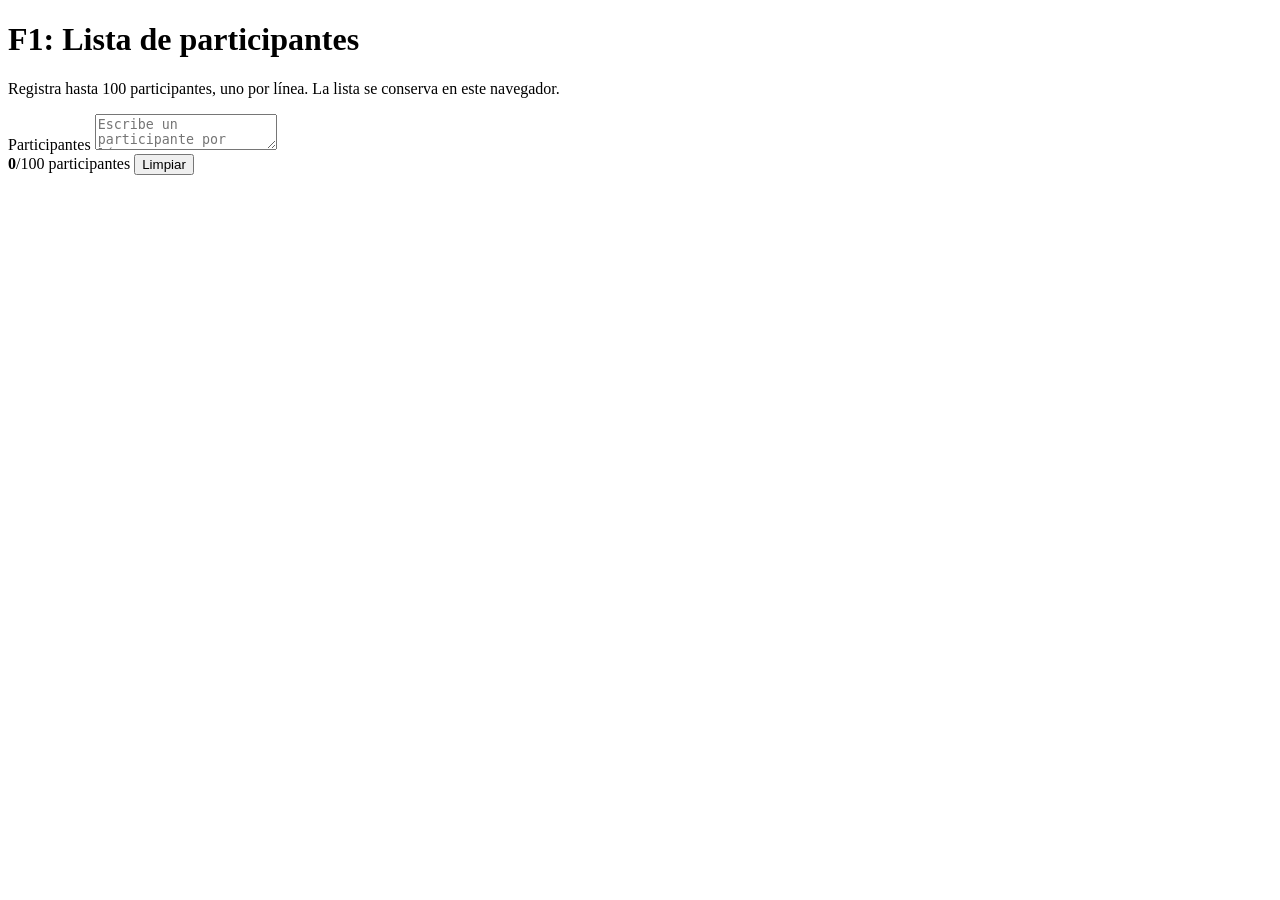
==== page02.html @ a27d2386 "feat: F1 lista de participantes" ====
<!doctype html>
<html lang="es">
<head>
  <meta charset="UTF-8">
  <meta name="viewport" content="width=device-width, initial-scale=1.0">
  <title>F1 - Participantes</title>
  <link rel="stylesheet" href="style.css">
</head>
<body>
  <main class="page">
    <h1>F1: Lista de participantes</h1>
    <p>Registra hasta 100 participantes, uno por línea. La lista se conserva en este navegador.</p>
    <label for="participantsInput">Participantes</label>
    <textarea id="participantsInput" maxlength="5100" placeholder="Escribe un participante por línea"></textarea>
    <div class="toolbar">
      <span><strong id="participantsCount">0</strong>/100 participantes</span>
      <button id="clearBtn" type="button">Limpiar</button>
    </div>
    <p id="participantsError" class="error" aria-live="polite"></p>
  </main>
  <script src="main.js"></script>
</body>
</html>
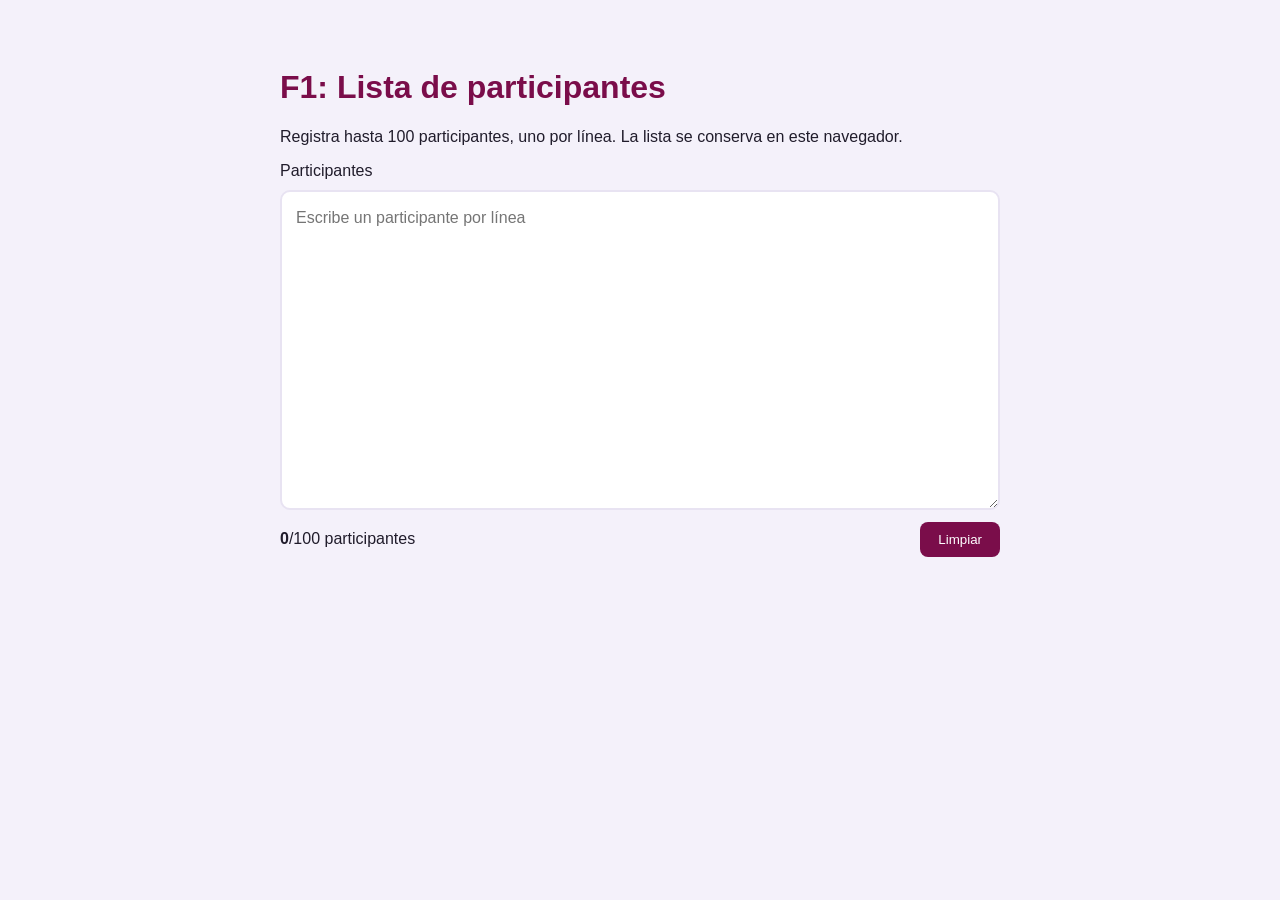
==== commit 8506ee88: "fix: cambiar nombre de ficheros para no generar confictos" ====
--- a/page02.html
+++ b/page02.html
@@ -4,7 +4,7 @@
   <meta charset="UTF-8">
   <meta name="viewport" content="width=device-width, initial-scale=1.0">
   <title>F1 - Participantes</title>
-  <link rel="stylesheet" href="style.css">
+  <link rel="stylesheet" href="style02.css">
 </head>
 <body>
   <main class="page">
@@ -18,6 +18,6 @@
     </div>
     <p id="participantsError" class="error" aria-live="polite"></p>
   </main>
-  <script src="main.js"></script>
+  <script src="main02.js"></script>
 </body>
 </html>
--- a/style02.css
+++ b/style02.css
@@ -0,0 +1,55 @@
+* {
+  box-sizing: border-box;
+}
+body {
+  margin: 0;
+  min-height: 100vh;
+  background: #f4f1fa;
+  color: #201c2b;
+  font:
+    16px Arial,
+    sans-serif;
+}
+.page {
+  width: min(720px, calc(100% - 32px));
+  margin: 0 auto;
+  padding: 48px 0;
+}
+h1 {
+  color: #7a0d4a;
+}
+textarea {
+  display: block;
+  width: 100%;
+  min-height: 320px;
+  margin-top: 10px;
+  padding: 14px;
+  border: 2px solid #e8e3f2;
+  border-radius: 10px;
+  font: inherit;
+  line-height: 1.5;
+  resize: vertical;
+}
+textarea:focus {
+  outline: 3px solid #fbe4f0;
+  border-color: #d6157e;
+}
+.toolbar {
+  display: flex;
+  justify-content: space-between;
+  align-items: center;
+  margin-top: 12px;
+}
+button {
+  padding: 10px 18px;
+  border: 0;
+  border-radius: 8px;
+  background: #7a0d4a;
+  color: white;
+  cursor: pointer;
+}
+.error {
+  min-height: 22px;
+  color: #c62855;
+  font-weight: bold;
+}
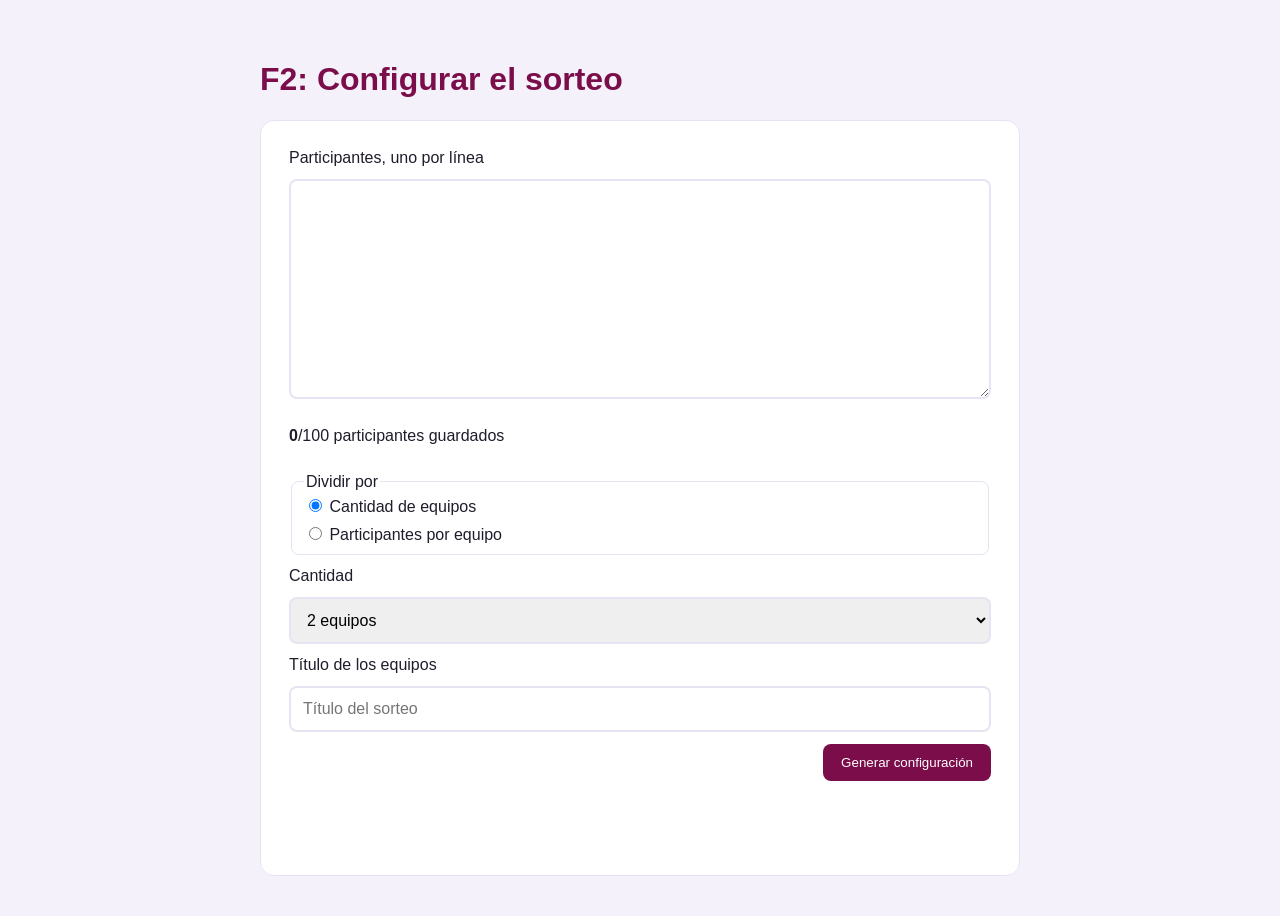
==== commit abd82836: "feat: F2 predefinir el sorteo" ====
--- a/page02.html
+++ b/page02.html
@@ -3,20 +3,28 @@
 <head>
   <meta charset="UTF-8">
   <meta name="viewport" content="width=device-width, initial-scale=1.0">
-  <title>F1 - Participantes</title>
+  <title>F2 - Configuración</title>
   <link rel="stylesheet" href="style02.css">
 </head>
 <body>
   <main class="page">
-    <h1>F1: Lista de participantes</h1>
-    <p>Registra hasta 100 participantes, uno por línea. La lista se conserva en este navegador.</p>
-    <label for="participantsInput">Participantes</label>
-    <textarea id="participantsInput" maxlength="5100" placeholder="Escribe un participante por línea"></textarea>
-    <div class="toolbar">
-      <span><strong id="participantsCount">0</strong>/100 participantes</span>
-      <button id="clearBtn" type="button">Limpiar</button>
-    </div>
-    <p id="participantsError" class="error" aria-live="polite"></p>
+    <h1>F2: Configurar el sorteo</h1>
+    <section class="panel">
+      <label for="participantsInput">Participantes, uno por línea</label>
+      <textarea id="participantsInput" maxlength="5100"></textarea>
+      <p><strong id="participantsCount">0</strong>/100 participantes guardados</p>
+      <fieldset>
+        <legend>Dividir por</legend>
+        <label><input type="radio" name="mode" id="modeEquipos" checked> Cantidad de equipos</label>
+        <label><input type="radio" name="mode" id="modeParticipantes"> Participantes por equipo</label>
+      </fieldset>
+      <label for="divideSelect">Cantidad</label>
+      <select id="divideSelect"></select>
+      <label for="titleInput">Título de los equipos</label>
+      <input id="titleInput" maxlength="60" placeholder="Título del sorteo">
+      <button id="generateBtn" type="button">Generar configuración</button>
+      <p id="message" class="message" aria-live="polite"></p>
+    </section>
   </main>
   <script src="main02.js"></script>
 </body>
--- a/style02.css
+++ b/style02.css
@@ -11,45 +11,51 @@
     sans-serif;
 }
 .page {
-  width: min(720px, calc(100% - 32px));
+  width: min(760px, calc(100% - 32px));
   margin: 0 auto;
-  padding: 48px 0;
+  padding: 40px 0;
 }
 h1 {
   color: #7a0d4a;
 }
+.panel {
+  display: grid;
+  gap: 12px;
+  padding: 28px;
+  background: white;
+  border: 1px solid #e8e3f2;
+  border-radius: 14px;
+}
+textarea,
+select,
+input:not([type="radio"]) {
+  width: 100%;
+  padding: 12px;
+  border: 2px solid #e8e3f2;
+  border-radius: 8px;
+  font: inherit;
+}
 textarea {
-  display: block;
-  width: 100%;
-  min-height: 320px;
-  margin-top: 10px;
-  padding: 14px;
-  border: 2px solid #e8e3f2;
-  border-radius: 10px;
-  font: inherit;
-  line-height: 1.5;
+  min-height: 220px;
   resize: vertical;
 }
-textarea:focus {
-  outline: 3px solid #fbe4f0;
-  border-color: #d6157e;
-}
-.toolbar {
-  display: flex;
-  justify-content: space-between;
-  align-items: center;
-  margin-top: 12px;
+fieldset {
+  display: grid;
+  gap: 8px;
+  border: 1px solid #e8e3f2;
+  border-radius: 8px;
 }
 button {
-  padding: 10px 18px;
+  justify-self: end;
+  padding: 11px 18px;
   border: 0;
   border-radius: 8px;
   background: #7a0d4a;
   color: white;
   cursor: pointer;
 }
-.error {
+.message {
   min-height: 22px;
-  color: #c62855;
+  color: #1f9d68;
   font-weight: bold;
 }
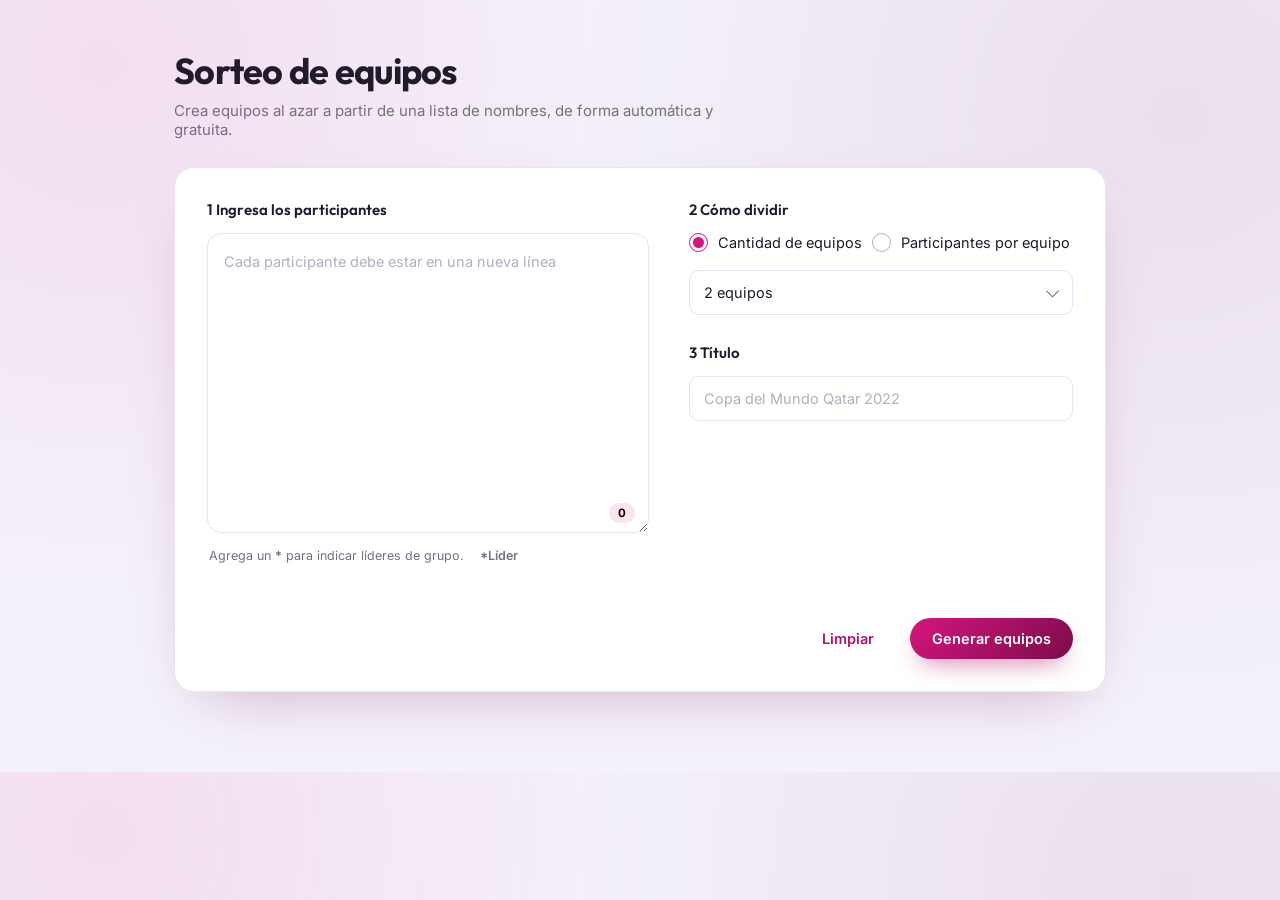
==== commit ad8b8460: "semana4:pagemane" ====
--- a/page02.html
+++ b/page02.html
@@ -1,31 +1,147 @@
 <!doctype html>
 <html lang="es">
-<head>
-  <meta charset="UTF-8">
-  <meta name="viewport" content="width=device-width, initial-scale=1.0">
-  <title>F2 - Configuración</title>
-  <link rel="stylesheet" href="style02.css">
-</head>
-<body>
-  <main class="page">
-    <h1>F2: Configurar el sorteo</h1>
-    <section class="panel">
-      <label for="participantsInput">Participantes, uno por línea</label>
-      <textarea id="participantsInput" maxlength="5100"></textarea>
-      <p><strong id="participantsCount">0</strong>/100 participantes guardados</p>
-      <fieldset>
-        <legend>Dividir por</legend>
-        <label><input type="radio" name="mode" id="modeEquipos" checked> Cantidad de equipos</label>
-        <label><input type="radio" name="mode" id="modeParticipantes"> Participantes por equipo</label>
-      </fieldset>
-      <label for="divideSelect">Cantidad</label>
-      <select id="divideSelect"></select>
-      <label for="titleInput">Título de los equipos</label>
-      <input id="titleInput" maxlength="60" placeholder="Título del sorteo">
-      <button id="generateBtn" type="button">Generar configuración</button>
-      <p id="message" class="message" aria-live="polite"></p>
-    </section>
-  </main>
-  <script src="main02.js"></script>
-</body>
+  <head>
+    <meta charset="UTF-8" />
+    <meta name="viewport" content="width=device-width, initial-scale=1.0" />
+    <title>Sorteo de Equipos</title>
+    <link rel="preconnect" href="https://fonts.googleapis.com" />
+    <link rel="preconnect" href="https://fonts.gstatic.com" crossorigin />
+    <link
+      href="https://fonts.googleapis.com/css2?family=Outfit:wght@500;600;700;800&family=Inter:wght@400;500;600&display=swap"
+      rel="stylesheet"
+    />
+    <link rel="stylesheet" href="style02.css" />
+  </head>
+
+  <body>
+    <div class="page">
+      <section id="configScreen" class="screen">
+        <header class="page-header">
+          <h1>Sorteo de equipos</h1>
+          <p class="page-subtitle">
+            Crea equipos al azar a partir de una lista de nombres, de forma
+            automática y gratuita.
+          </p>
+        </header>
+
+        <div class="card">
+          <div class="card-grid">
+            <div class="col">
+              <h2 class="col-title">
+                1 Ingresa los participantes
+              </h2>
+              <div class="textarea-wrap">
+                <textarea
+                  id="participantsInput"
+                  maxlength="5100"
+                  placeholder="Cada participante debe estar en una nueva línea"
+                ></textarea>
+                <span id="participantsCount" class="counter">0</span>
+              </div>
+              <p class="hint">
+                Agrega un <strong>*</strong> para indicar líderes de grupo.
+                <span class="hint-leader">*Líder</span>
+              </p>
+              <p class="error" id="participantsError"></p>
+            </div>
+
+            <div class="col">
+              <h2 class="col-title">
+                2 Cómo dividir
+              </h2>
+              <div class="radio-group">
+                <label class="radio">
+                  <input
+                    type="radio"
+                    name="divideMode"
+                    value="equipos"
+                    id="modeEquipos"
+                    checked
+                  />
+                  <span class="radio-dot"></span>
+                  Cantidad de equipos
+                </label>
+                <label class="radio">
+                  <input
+                    type="radio"
+                    name="divideMode"
+                    value="participantes"
+                    id="modeParticipantes"
+                  />
+                  <span class="radio-dot"></span>
+                  Participantes por equipo
+                </label>
+              </div>
+
+              <div class="select-wrap">
+                <select id="divideSelect"></select>
+              </div>
+
+              <h2 class="col-title col-title-spaced">
+                3 Título
+              </h2>
+              <input
+                type="text"
+                id="titleInput"
+                class="text-input"
+                placeholder="Copa del Mundo Qatar 2022"
+                maxlength="60"
+              />
+            </div>
+          </div>
+
+          <div class="card-footer">
+            <button id="clearBtn" class="btn btn-ghost">Limpiar</button>
+            <button id="generateBtn" class="btn btn-primary">
+              Generar equipos
+            </button>
+          </div>
+        </div>
+      </section>
+
+      <section id="resultsScreen" class="screen hidden">
+        <header class="page-header">
+          <h1 id="resultsTitle">Resultado del sorteo</h1>
+          <button id="backBtn" class="btn btn-text">← Nuevo sorteo</button>
+        </header>
+
+        <div id="teamsContainer" class="teams-grid"></div>
+
+        <div class="results-footer">
+          <button id="downloadBtn" class="btn btn-outline">
+            <svg viewBox="0 0 24 24" width="18" height="18">
+              <path
+                fill="currentColor"
+                d="M12 16l-5-5h3V4h4v7h3l-5 5zm-7 2h14v2H5v-2z"
+              />
+            </svg>
+            Descargar JPG
+          </button>
+          <button id="copyImageBtn" class="btn btn-outline">
+            <svg viewBox="0 0 24 24" width="18" height="18">
+              <path
+                fill="currentColor"
+                d="M16 1H4a2 2 0 0 0-2 2v14h2V3h12V1zm3 4H8a2 2 0 0 0-2 2v14a2 2 0 0 0 2 2h11a2 2 0 0 0 2-2V7a2 2 0 0 0-2-2zm0 16H8V7h11v14z"
+              />
+            </svg>
+            Copiar al portapapeles
+          </button>
+          <button id="copyColumnsBtn" class="btn btn-primary">
+            <svg viewBox="0 0 24 24" width="18" height="18">
+              <path
+                fill="currentColor"
+                d="M3 3h8v8H3V3zm10 0h8v8h-8V3zM3 13h8v8H3v-8zm10 0h8v8h-8v-8z"
+              />
+            </svg>
+            Copiar equipos en columnas
+          </button>
+        </div>
+        <p class="copy-feedback" id="copyFeedback"></p>
+      </section>
+    </div>
+
+    <canvas id="renderCanvas" class="hidden-canvas"></canvas>
+
+    <script src="main02.js"></script>
+  </body>
 </html>
--- a/style02.css
+++ b/style02.css
@@ -1,61 +1,387 @@
-* {
-  box-sizing: border-box;
-}
-body {
+:root{
+  --magenta-900: #7a0d4a;
+  --magenta-700: #b3126b;
+  --magenta-600: #d6157e;
+  --magenta-500: #e8398f;
+  --magenta-100: #fbe4f0;
+  --magenta-50:  #fdf2f8;
+
+  --ink-900: #201c2b;
+  --ink-700: #4a4459;
+  --ink-500: #756e85;
+  --ink-300: #b3aec2;
+
+  --bg: #f4f1fa;
+  --card: #ffffff;
+  --border: #e8e3f2;
+
+  --success: #1f9d68;
+
+  --font-display: 'Outfit', 'Inter', sans-serif;
+  --font-body: 'Inter', sans-serif;
+
+  --radius-lg: 20px;
+  --radius-md: 14px;
+  --radius-sm: 10px;
+
+  --shadow-card: 0 24px 60px -30px rgba(122, 13, 74, 0.35);
+}
+
+*{ box-sizing: border-box; }
+
+html, body{
   margin: 0;
-  min-height: 100vh;
-  background: #f4f1fa;
-  color: #201c2b;
-  font:
-    16px Arial,
-    sans-serif;
-}
-.page {
-  width: min(760px, calc(100% - 32px));
+  padding: 0;
+  background: var(--bg);
+  background-image:
+    radial-gradient(circle at 8% 8%, rgba(230, 57, 143, 0.10), transparent 40%),
+    radial-gradient(circle at 92% 15%, rgba(122, 13, 74, 0.08), transparent 45%);
+  color: var(--ink-900);
+  font-family: var(--font-body);
+  -webkit-font-smoothing: antialiased;
+}
+
+.hidden{ display: none !important; }
+.hidden-canvas{ position: absolute; left: -9999px; top: -9999px; }
+
+/* Layout */
+.page{
+  max-width: 980px;
   margin: 0 auto;
-  padding: 40px 0;
-}
-h1 {
-  color: #7a0d4a;
-}
-.panel {
+  padding: 48px 24px 80px;
+}
+
+.page-header{
+  margin-bottom: 28px;
+}
+.page-header h1{
+  font-family: var(--font-display);
+  font-weight: 700;
+  font-size: clamp(28px, 4vw, 36px);
+  letter-spacing: -0.02em;
+  margin: 0 0 8px;
+  color: var(--ink-900);
+}
+.page-subtitle{
+  margin: 0;
+  color: var(--ink-500);
+  font-size: 15px;
+  max-width: 60ch;
+}
+
+#resultsScreen .page-header{
+  display: flex;
+  align-items: baseline;
+  justify-content: space-between;
+  gap: 16px;
+  flex-wrap: wrap;
+}
+
+/* Card (config screen) */
+.card{
+  background: var(--card);
+  border-radius: var(--radius-lg);
+  border: 1px solid var(--border);
+  box-shadow: var(--shadow-card);
+  padding: 32px;
+}
+
+.card-grid{
   display: grid;
+  grid-template-columns: 1.15fr 1fr;
+  gap: 40px;
+}
+
+@media (max-width: 720px){
+  .card-grid{ grid-template-columns: 1fr; }
+}
+
+.col-title{
+  display: flex;
+  align-items: center;
+  gap: 10px;
+  font-family: var(--font-display);
+  font-size: 15px;
+  font-weight: 600;
+  color: var(--ink-900);
+  margin: 0 0 14px;
+}
+.col-title-spaced{ margin-top: 28px; }
+
+/* Textarea */
+.textarea-wrap{
+  position: relative;
+}
+textarea#participantsInput{
+  width: 100%;
+  min-height: 300px;
+  resize: vertical;
+  border: 1.5px solid var(--border);
+  border-radius: var(--radius-md);
+  padding: 16px 60px 16px 16px;
+  font-family: var(--font-body);
+  font-size: 14.5px;
+  line-height: 1.6;
+  color: var(--ink-900);
+  transition: border-color .15s ease, box-shadow .15s ease;
+}
+textarea#participantsInput::placeholder{ color: var(--ink-300); }
+textarea#participantsInput:focus{
+  outline: none;
+  border-color: var(--magenta-500);
+  box-shadow: 0 0 0 4px rgba(230, 57, 143, 0.12);
+  background: #fff;
+}
+.counter{
+  position: absolute;
+  right: 14px;
+  bottom: 14px;
+  min-width: 26px;
+  text-align: center;
+  padding: 3px 8px;
+  border-radius: 999px;
+  background: var(--magenta-100);
+  color: black;
+  font-size: 11.5px;
+  font-weight: 700;
+}
+.counter.counter-warn{ background: #d64545; }
+
+.hint{
+  margin: 10px 2px 0;
+  font-size: 12.5px;
+  color: var(--ink-500);
+}
+.hint-leader{
+  display: inline-block;
+  margin-left: 4px;
+  padding: 1px 8px;
+  border-radius: 999px;
+  font-weight: 600;
+}
+.error{
+  min-height: 18px;
+  margin: 8px 2px 0;
+  font-size: 12.5px;
+  color: #c62855;
+  font-weight: 600;
+}
+
+/* Radios */
+.radio-group{
+  display: flex;
+  gap: 10px;
+  margin-bottom: 18px;
+}
+.radio{
+  display: flex;
+  align-items: center;
+  gap: 10px;
+  font-size: 14.5px;
+  color: var(--ink-900);
+  cursor: pointer;
+  user-select: none;
+}
+.radio input{
+  position: absolute;
+  opacity: 0;
+  width: 0; height: 0;
+}
+.radio-dot{
+  width: 19px;
+  height: 19px;
+  border-radius: 50%;
+  border: 1.5px solid var(--ink-300);
+  flex-shrink: 0;
+  position: relative;
+  transition: border-color .15s ease;
+}
+.radio input:checked + .radio-dot{
+  border-color: var(--magenta-600);
+}
+.radio input:checked + .radio-dot::after{
+  content: "";
+  position: absolute;
+  inset: 3px;
+  border-radius: 50%;
+  background: var(--magenta-600);
+}
+
+/* Select + text input */
+.select-wrap select,
+.text-input{
+  width: 100%;
+  padding: 13px 14px;
+  border: 1.5px solid var(--border);
+  border-radius: var(--radius-sm);
+  font-family: var(--font-body);
+  font-size: 14.5px;
+  color: var(--ink-900);
+  background: #fff;
+  appearance: none;
+  transition: border-color .15s ease, box-shadow .15s ease;
+}
+.select-wrap{
+  position: relative;
+  margin-bottom: 4px;
+}
+.select-wrap::after{
+  content: "";
+  position: absolute;
+  right: 16px;
+  top: 50%;
+  width: 8px; height: 8px;
+  border-right: 1.5px solid var(--ink-500);
+  border-bottom: 1.5px solid var(--ink-500);
+  transform: translateY(-70%) rotate(45deg);
+  pointer-events: none;
+}
+.select-wrap select:focus,
+.text-input:focus{
+  outline: none;
+  border-color: var(--magenta-500);
+  box-shadow: 0 0 0 4px rgba(230, 57, 143, 0.12);
+}
+.text-input::placeholder{ color: var(--ink-300); }
+
+/* Footer / buttons */
+.card-footer{
+  margin-top: 28px;
+  display: flex;
+  justify-content: flex-end;
+  align-items: center;
+  gap: 14px;
+}
+
+.btn{
+  font-family: var(--font-body);
+  font-size: 14.5px;
+  font-weight: 600;
+  border-radius: 999px;
+  padding: 12px 22px;
+  border: none;
+  cursor: pointer;
+  display: inline-flex;
+  align-items: center;
+  gap: 8px;
+  transition: transform .12s ease, box-shadow .12s ease, background .15s ease, opacity .12s ease;
+}
+.btn:active{ transform: scale(0.97); }
+
+.btn-primary{
+  background: linear-gradient(135deg, var(--magenta-600), var(--magenta-900));
+  color: #fff;
+  box-shadow: 0 12px 24px -10px rgba(179, 18, 107, 0.6);
+}
+.btn-primary:hover{ box-shadow: 0 14px 28px -8px rgba(179, 18, 107, 0.7); }
+.btn-primary:disabled{
+  opacity: .5;
+  cursor: not-allowed;
+  box-shadow: none;
+}
+
+.btn-ghost{
+  background: transparent;
+  color: var(--magenta-700);
+}
+.btn-ghost:hover{ background: var(--magenta-100); }
+
+.btn-outline{
+  background: #fff;
+  color: var(--ink-900);
+  border: 1.5px solid var(--border);
+}
+.btn-outline:hover{ border-color: var(--magenta-500); color: var(--magenta-700); }
+
+.btn-text{
+  background: none;
+  color: var(--magenta-700);
+  padding: 6px 4px;
+}
+.btn-text:hover{ text-decoration: underline; }
+
+/* Results screen */
+.teams-grid{
+  display: grid;
+  grid-template-columns: repeat(auto-fit, minmax(220px, 1fr));
+  gap: 20px;
+  margin-bottom: 32px;
+}
+
+.team-card{
+  background: var(--card);
+  border: 1px solid var(--border);
+  border-radius: var(--radius-lg);
+  padding: 20px;
+  box-shadow: var(--shadow-card);
+  opacity: 0;
+  transform: translateY(10px);
+  animation: team-in .35s ease forwards;
+}
+@keyframes team-in{
+  to{ opacity: 1; transform: translateY(0); }
+}
+
+.team-card h3{
+  font-family: var(--font-display);
+  margin: 0 0 4px;
+  font-size: 17px;
+  color: var(--magenta-900);
+}
+.team-card .team-sub{
+  margin: 0 0 14px;
+  font-size: 12.5px;
+  color: var(--ink-500);
+}
+
+.team-members{
+  list-style: none;
+  margin: 0;
+  padding: 0;
+  display: flex;
+  flex-direction: column;
+  gap: 8px;
+  min-height: 20px;
+}
+.team-members li{
+  display: flex;
+  align-items: center;
+  gap: 8px;
+  padding: 9px 12px;
+  background: var(--magenta-50);
+  border-radius: var(--radius-sm);
+  font-size: 14px;
+  color: var(--ink-900);
+  opacity: 0;
+  transform: translateX(-6px);
+  animation: member-in .3s ease forwards;
+}
+@keyframes member-in{
+  to{ opacity: 1; transform: translateX(0); }
+}
+.leader-badge{
+  display: inline-flex;
+  align-items: center;
+  justify-content: center;
+  width: 18px; height: 18px;
+  border-radius: 50%;
+  background: var(--magenta-600);
+  color: #fff;
+  font-size: 10px;
+  flex-shrink: 0;
+}
+
+.results-footer{
+  display: flex;
+  flex-wrap: wrap;
   gap: 12px;
-  padding: 28px;
-  background: white;
-  border: 1px solid #e8e3f2;
-  border-radius: 14px;
-}
-textarea,
-select,
-input:not([type="radio"]) {
-  width: 100%;
-  padding: 12px;
-  border: 2px solid #e8e3f2;
-  border-radius: 8px;
-  font: inherit;
-}
-textarea {
-  min-height: 220px;
-  resize: vertical;
-}
-fieldset {
-  display: grid;
-  gap: 8px;
-  border: 1px solid #e8e3f2;
-  border-radius: 8px;
-}
-button {
-  justify-self: end;
-  padding: 11px 18px;
-  border: 0;
-  border-radius: 8px;
-  background: #7a0d4a;
-  color: white;
-  cursor: pointer;
-}
-.message {
-  min-height: 22px;
-  color: #1f9d68;
-  font-weight: bold;
-}
+  justify-content: flex-end;
+}
+.copy-feedback{
+  text-align: right;
+  min-height: 20px;
+  margin: 10px 0 0;
+  font-size: 13px;
+  font-weight: 600;
+  color: var(--success);
+}
